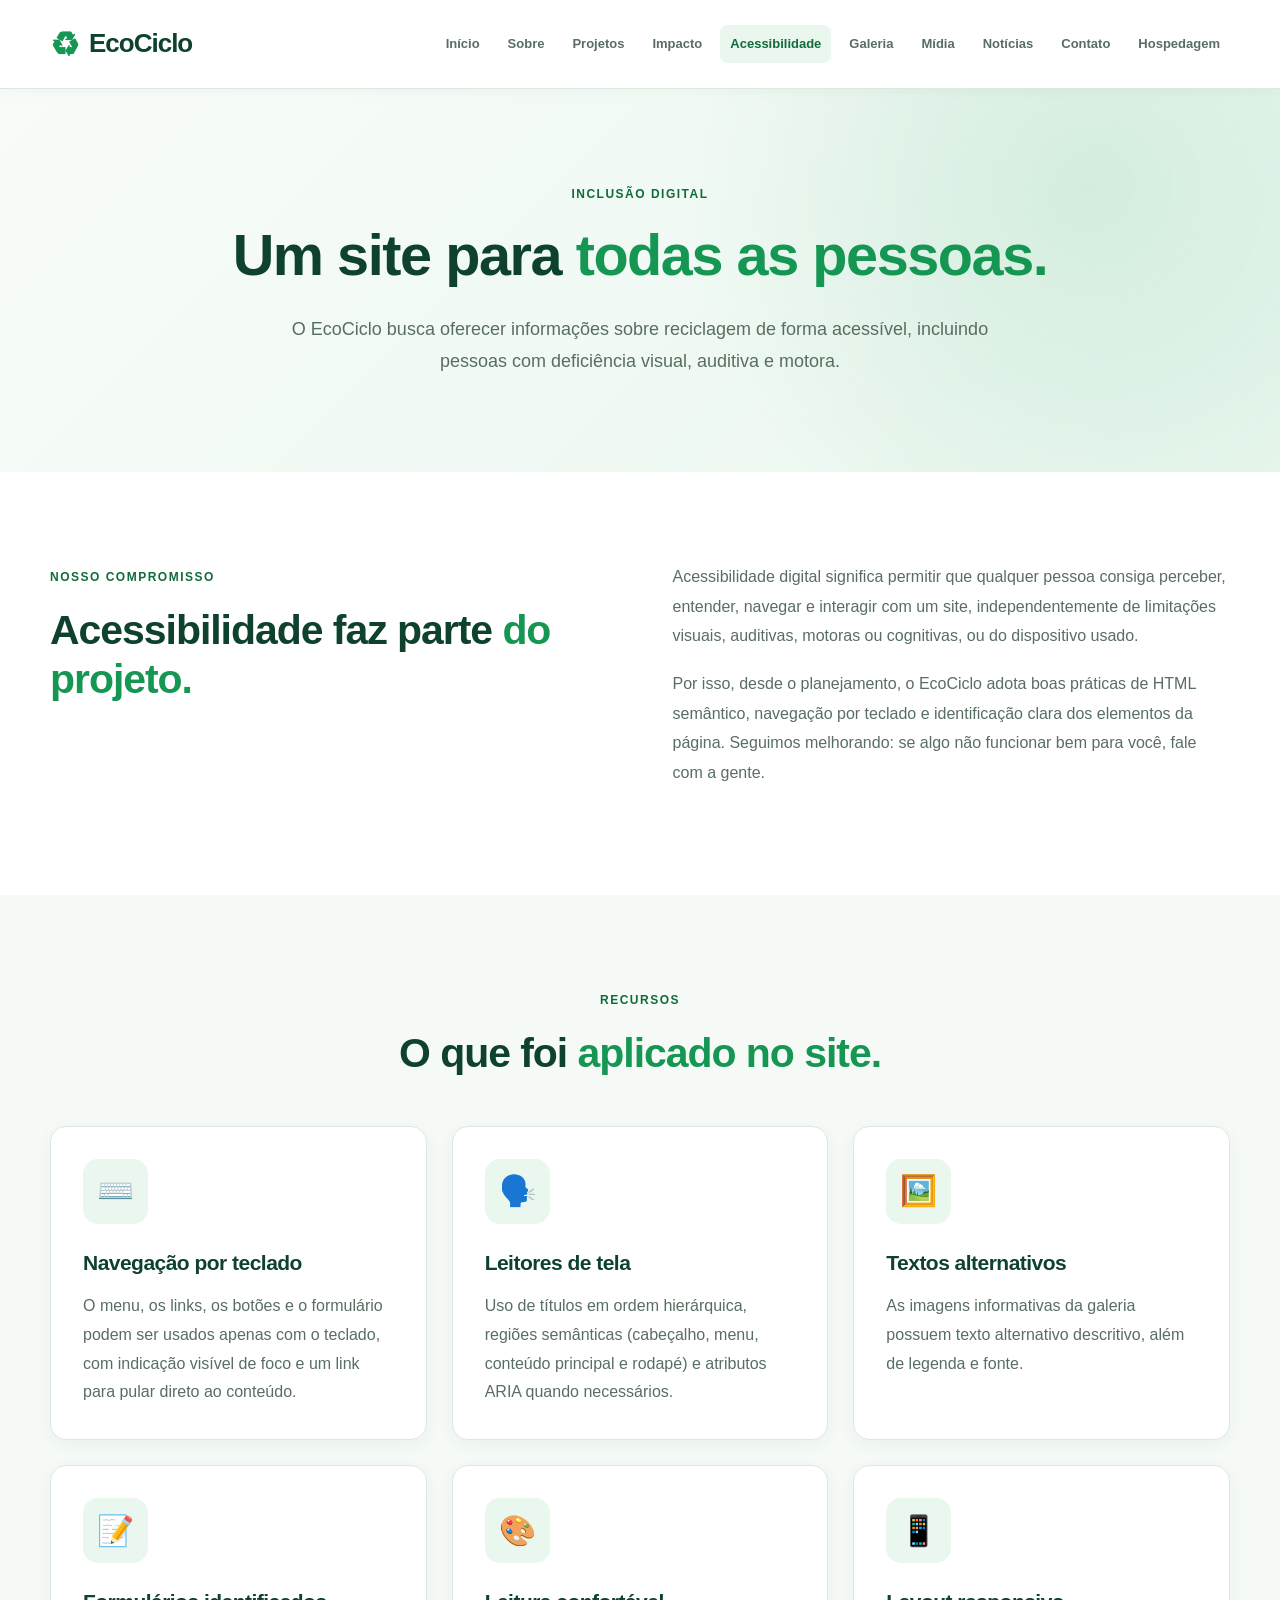
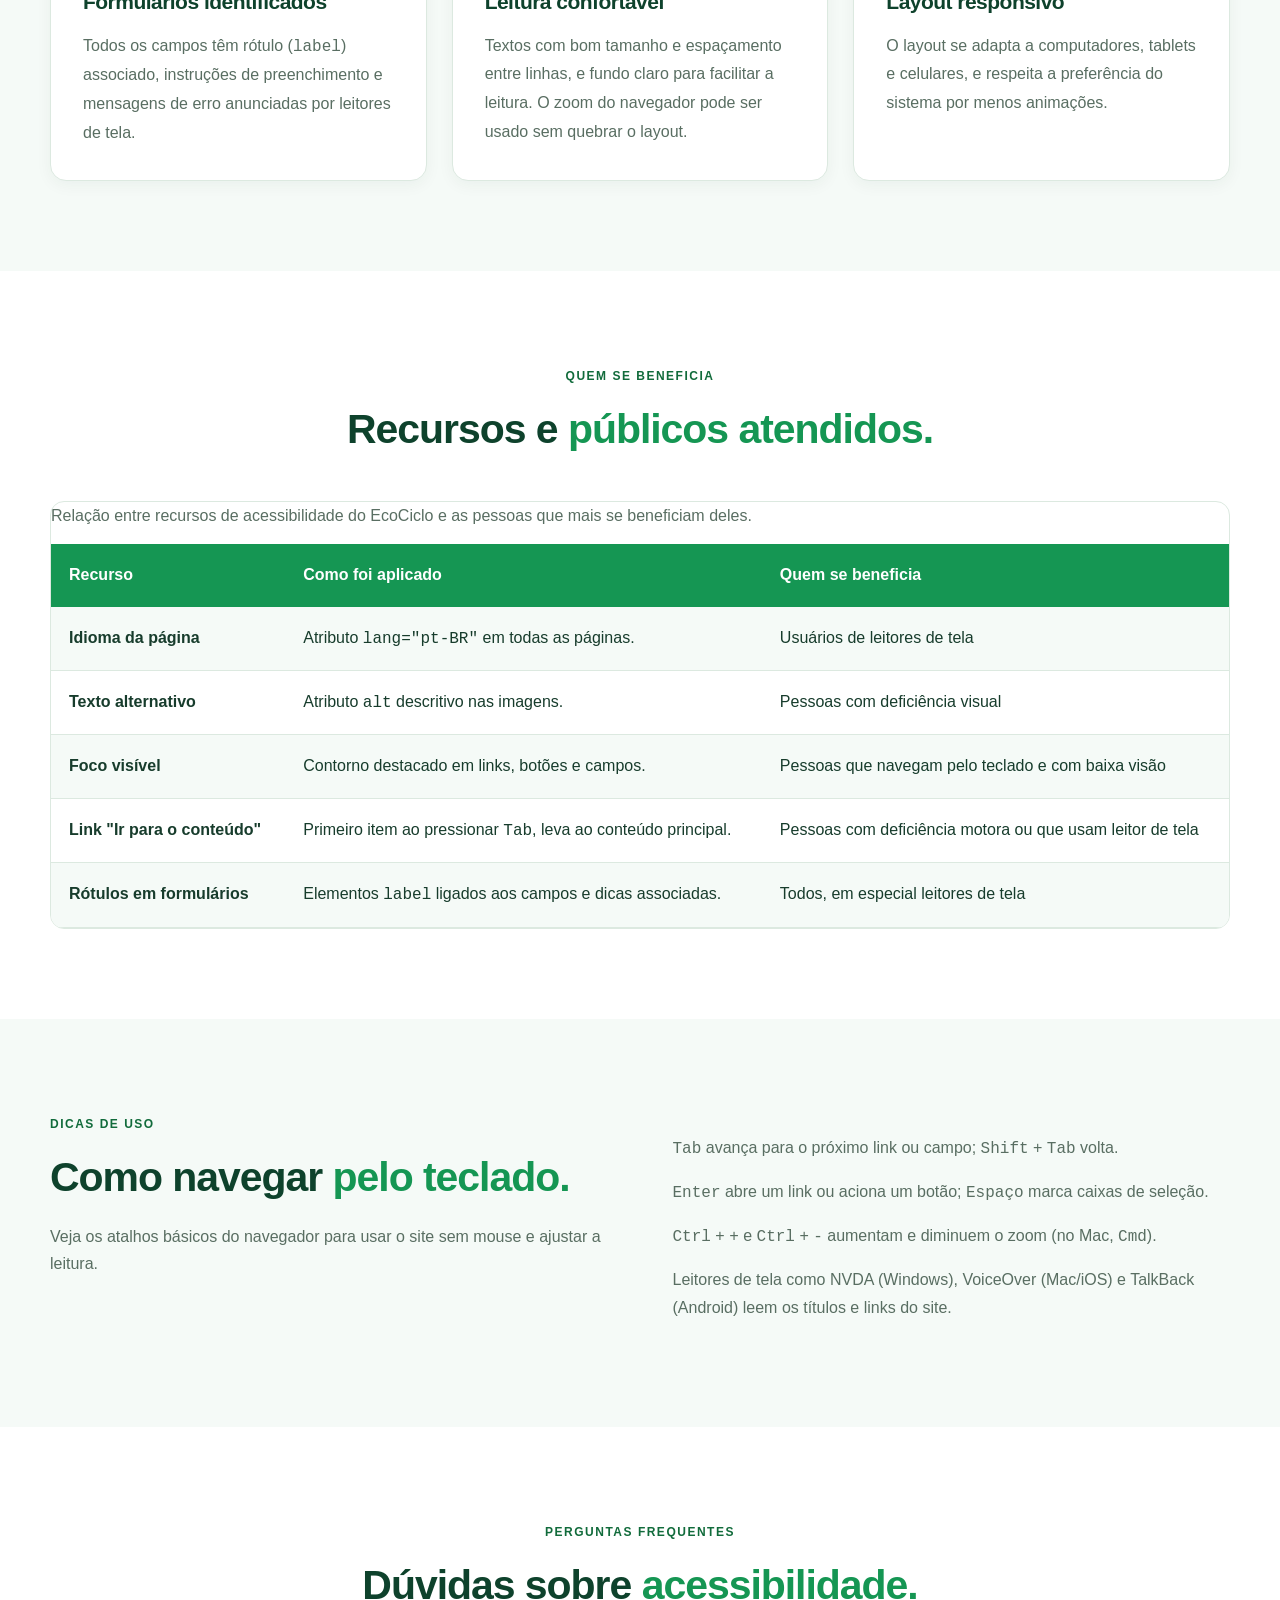
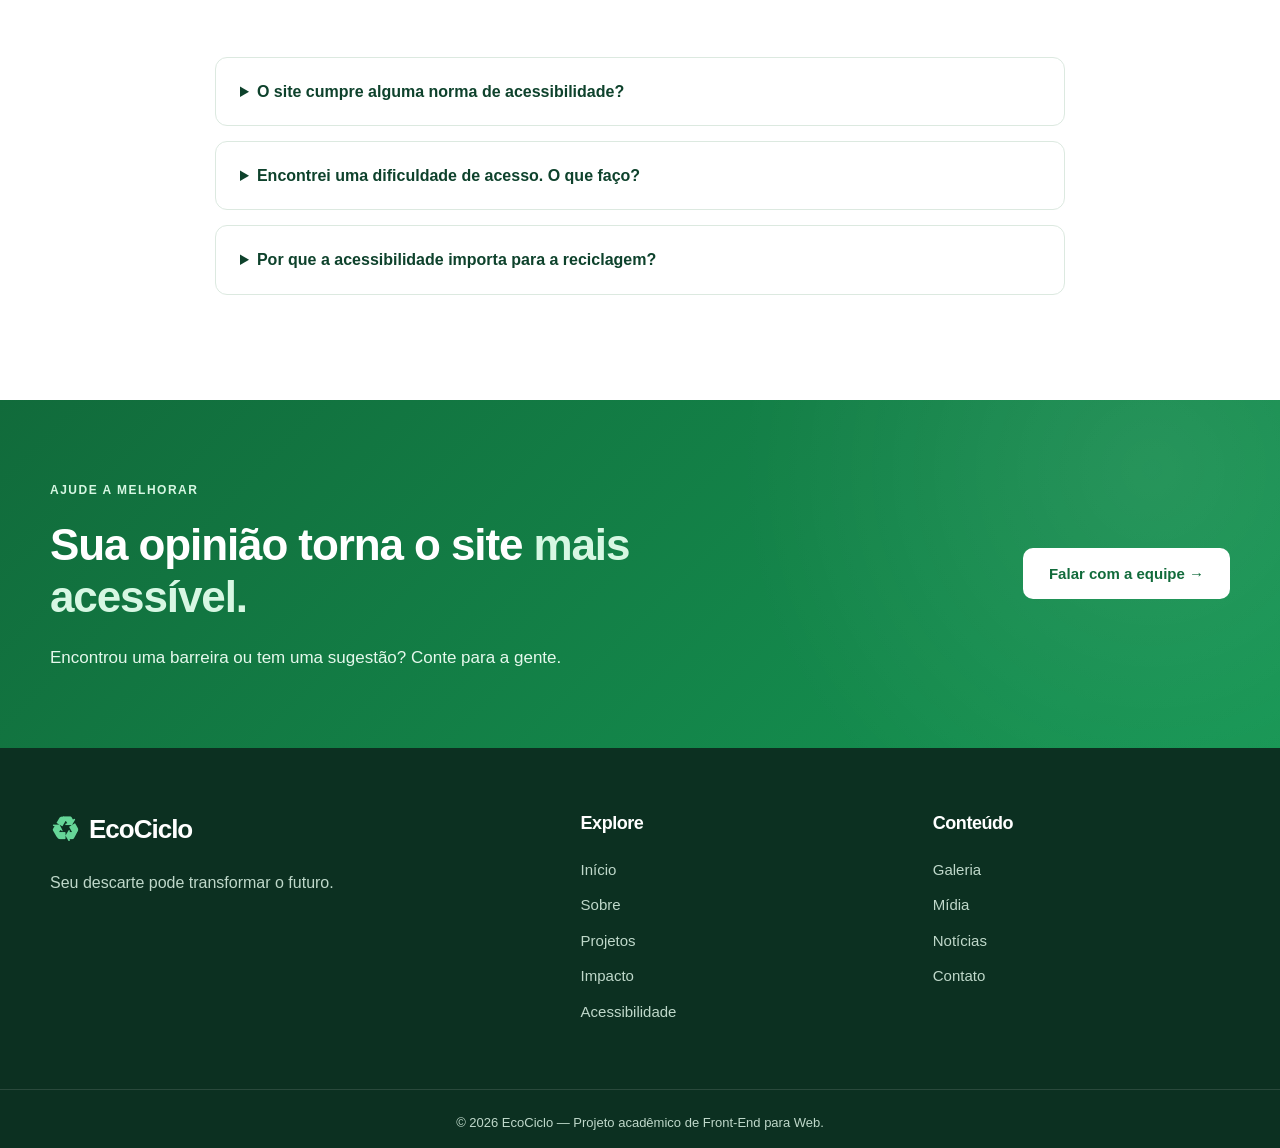
==== acessibilidade.html @ 7c9cd626 "Add files via upload" ====
<!DOCTYPE html>
<html lang="pt-BR">
<head>
    <meta charset="UTF-8">
    <meta name="viewport" content="width=device-width, initial-scale=1.0">
    <meta name="description" content="Conheça os recursos de acessibilidade do EcoCiclo e como navegar pelo site usando teclado e leitores de tela.">
    <title>Acessibilidade | EcoCiclo</title>

    <link rel="stylesheet" href="css/style.css">
</head>

<body>

    <a class="skip-link" href="#conteudo">Ir para o conteúdo principal</a>

    <!-- CABEÇALHO -->
    <header class="header">
        <div class="container header-content">

            <a href="index.html" class="logo">
                <span class="logo-icon">♻</span>
                <span>EcoCiclo</span>
            </a>

            <nav class="nav">
                <a href="index.html">Início</a>
                <a href="sobre.html">Sobre</a>
                <a href="projetos.html">Projetos</a>
                <a href="impacto.html">Impacto</a>
                <a href="acessibilidade.html" class="active" aria-current="page">Acessibilidade</a>
                <a href="galeria.html">Galeria</a>
                <a href="midia.html">Mídia</a>
                <a href="noticias.html">Notícias</a>
                <a href="contato.html">Contato</a>
                <a href="orcamento_hospedagem.html">Hospedagem</a>
            </nav>

        </div>
    </header>


    <main id="conteudo">

        <!-- HERO DA PÁGINA -->
        <section class="page-hero">

            <div class="container">

                <span class="tag">INCLUSÃO DIGITAL</span>

                <h1>
                    Um site para
                    <span>todas as pessoas.</span>
                </h1>

                <p>
                    O EcoCiclo busca oferecer informações sobre reciclagem
                    de forma acessível, incluindo pessoas com deficiência
                    visual, auditiva e motora.
                </p>

            </div>

        </section>


        <!-- COMPROMISSO -->
        <section class="section">

            <div class="container two-columns">

                <div>
                    <span class="tag">NOSSO COMPROMISSO</span>

                    <h2>
                        Acessibilidade faz parte
                        <span>do projeto.</span>
                    </h2>
                </div>

                <div class="content-text">

                    <p>
                        Acessibilidade digital significa permitir que qualquer
                        pessoa consiga perceber, entender, navegar e interagir
                        com um site, independentemente de limitações visuais,
                        auditivas, motoras ou cognitivas, ou do dispositivo usado.
                    </p>

                    <p>
                        Por isso, desde o planejamento, o EcoCiclo adota boas
                        práticas de HTML semântico, navegação por teclado e
                        identificação clara dos elementos da página. Seguimos
                        melhorando: se algo não funcionar bem para você,
                        <a href="contato.html">fale com a gente</a>.
                    </p>

                </div>

            </div>

        </section>


        <!-- RECURSOS -->
        <section class="section section-light">

            <div class="container">

                <div class="section-title">

                    <span class="tag">RECURSOS</span>

                    <h2>
                        O que foi
                        <span>aplicado no site.</span>
                    </h2>

                </div>

                <div class="cards">

                    <article class="card">
                        <div class="card-icon" aria-hidden="true">⌨️</div>
                        <h3>Navegação por teclado</h3>
                        <p>
                            O menu, os links, os botões e o formulário podem ser
                            usados apenas com o teclado, com indicação visível
                            de foco e um link para pular direto ao conteúdo.
                        </p>
                    </article>

                    <article class="card">
                        <div class="card-icon" aria-hidden="true">🗣️</div>
                        <h3>Leitores de tela</h3>
                        <p>
                            Uso de títulos em ordem hierárquica, regiões
                            semânticas (cabeçalho, menu, conteúdo principal e
                            rodapé) e atributos ARIA quando necessários.
                        </p>
                    </article>

                    <article class="card">
                        <div class="card-icon" aria-hidden="true">🖼️</div>
                        <h3>Textos alternativos</h3>
                        <p>
                            As imagens informativas da galeria possuem texto
                            alternativo descritivo, além de legenda e fonte.
                        </p>
                    </article>

                    <article class="card">
                        <div class="card-icon" aria-hidden="true">📝</div>
                        <h3>Formulários identificados</h3>
                        <p>
                            Todos os campos têm rótulo (<code>label</code>)
                            associado, instruções de preenchimento e mensagens
                            de erro anunciadas por leitores de tela.
                        </p>
                    </article>

                    <article class="card">
                        <div class="card-icon" aria-hidden="true">🎨</div>
                        <h3>Leitura confortável</h3>
                        <p>
                            Textos com bom tamanho e espaçamento entre linhas,
                            e fundo claro para facilitar a leitura. O zoom do
                            navegador pode ser usado sem quebrar o layout.
                        </p>
                    </article>

                    <article class="card">
                        <div class="card-icon" aria-hidden="true">📱</div>
                        <h3>Layout responsivo</h3>
                        <p>
                            O layout se adapta a computadores, tablets e
                            celulares, e respeita a preferência do sistema por
                            menos animações.
                        </p>
                    </article>

                </div>

            </div>

        </section>


        <!-- TABELA -->
        <section class="section">

            <div class="container">

                <div class="section-title">

                    <span class="tag">QUEM SE BENEFICIA</span>

                    <h2>
                        Recursos e
                        <span>públicos atendidos.</span>
                    </h2>

                </div>

                <div class="budget-table-wrapper" tabindex="0" role="region" aria-label="Tabela de recursos de acessibilidade">

                    <table>

                        <caption>
                            Relação entre recursos de acessibilidade do EcoCiclo e as pessoas que mais se beneficiam deles.
                        </caption>

                        <thead>
                            <tr>
                                <th scope="col">Recurso</th>
                                <th scope="col">Como foi aplicado</th>
                                <th scope="col">Quem se beneficia</th>
                            </tr>
                        </thead>

                        <tbody>
                            <tr>
                                <th scope="row">Idioma da página</th>
                                <td>Atributo <code>lang="pt-BR"</code> em todas as páginas.</td>
                                <td>Usuários de leitores de tela</td>
                            </tr>
                            <tr>
                                <th scope="row">Texto alternativo</th>
                                <td>Atributo <code>alt</code> descritivo nas imagens.</td>
                                <td>Pessoas com deficiência visual</td>
                            </tr>
                            <tr>
                                <th scope="row">Foco visível</th>
                                <td>Contorno destacado em links, botões e campos.</td>
                                <td>Pessoas que navegam pelo teclado e com baixa visão</td>
                            </tr>
                            <tr>
                                <th scope="row">Link "Ir para o conteúdo"</th>
                                <td>Primeiro item ao pressionar <kbd>Tab</kbd>, leva ao conteúdo principal.</td>
                                <td>Pessoas com deficiência motora ou que usam leitor de tela</td>
                            </tr>
                            <tr>
                                <th scope="row">Rótulos em formulários</th>
                                <td>Elementos <code>label</code> ligados aos campos e dicas associadas.</td>
                                <td>Todos, em especial leitores de tela</td>
                            </tr>
                        </tbody>

                    </table>

                </div>

            </div>

        </section>


        <!-- COMO NAVEGAR -->
        <section class="section section-light">

            <div class="container two-columns">

                <div>
                    <span class="tag">DICAS DE USO</span>

                    <h2>
                        Como navegar
                        <span>pelo teclado.</span>
                    </h2>

                    <p>
                        Veja os atalhos básicos do navegador para usar o site
                        sem mouse e ajustar a leitura.
                    </p>
                </div>

                <div>

                    <ul class="check-list">
                        <li><kbd>Tab</kbd> avança para o próximo link ou campo; <kbd>Shift</kbd> + <kbd>Tab</kbd> volta.</li>
                        <li><kbd>Enter</kbd> abre um link ou aciona um botão; <kbd>Espaço</kbd> marca caixas de seleção.</li>
                        <li><kbd>Ctrl</kbd> + <kbd>+</kbd> e <kbd>Ctrl</kbd> + <kbd>-</kbd> aumentam e diminuem o zoom (no Mac, <kbd>Cmd</kbd>).</li>
                        <li>Leitores de tela como NVDA (Windows), VoiceOver (Mac/iOS) e TalkBack (Android) leem os títulos e links do site.</li>
                    </ul>

                </div>

            </div>

        </section>


        <!-- PERGUNTAS FREQUENTES -->
        <section class="section">

            <div class="container">

                <div class="section-title">

                    <span class="tag">PERGUNTAS FREQUENTES</span>

                    <h2>
                        Dúvidas sobre
                        <span>acessibilidade.</span>
                    </h2>

                </div>

                <div class="faq-list">

                    <details>
                        <summary>O site cumpre alguma norma de acessibilidade?</summary>
                        <p>
                            Tomamos como referência as diretrizes WCAG, do W3C.
                            Como é um projeto acadêmico em evolução, não
                            declaramos conformidade total e seguimos
                            aprimorando o site.
                        </p>
                    </details>

                    <details>
                        <summary>Encontrei uma dificuldade de acesso. O que faço?</summary>
                        <p>
                            Envie uma mensagem pela página
                            <a href="contato.html">Contato</a> escolhendo o
                            assunto "Acessibilidade do site" e informe a página
                            e o problema encontrado.
                        </p>
                    </details>

                    <details>
                        <summary>Por que a acessibilidade importa para a reciclagem?</summary>
                        <p>
                            Educação ambiental só cumpre o seu papel quando
                            alcança todas as pessoas. Um site acessível amplia
                            quem pode aprender e participar de práticas mais
                            sustentáveis.
                        </p>
                    </details>

                </div>

            </div>

        </section>

        <!-- CHAMADA FINAL -->
        <section class="cta">

            <div class="container cta-content">

                <div>

                    <span class="tag">AJUDE A MELHORAR</span>

                    <h2>
                        Sua opinião torna o site
                        <span>mais acessível.</span>
                    </h2>

                    <p>
                        Encontrou uma barreira ou tem uma sugestão? Conte para a gente.
                    </p>

                </div>

                <a href="contato.html" class="btn btn-white">
                    Falar com a equipe →
                </a>

            </div>

        </section>

    </main>


    <!-- RODAPÉ -->
    <footer class="footer">

        <div class="container footer-content">

            <div class="footer-brand">

                <a href="index.html" class="logo">
                    <span class="logo-icon">♻</span>
                    <span>EcoCiclo</span>
                </a>

                <p>
                    Seu descarte pode transformar o futuro.
                </p>

            </div>


            <div class="footer-links">

                <h3>Explore</h3>

                <a href="index.html">Início</a>
                <a href="sobre.html">Sobre</a>
                <a href="projetos.html">Projetos</a>
                <a href="impacto.html">Impacto</a>
                <a href="acessibilidade.html">Acessibilidade</a>

            </div>


            <div class="footer-links">

                <h3>Conteúdo</h3>

                <a href="galeria.html">Galeria</a>
                <a href="midia.html">Mídia</a>
                <a href="noticias.html">Notícias</a>
                <a href="contato.html">Contato</a>

            </div>

        </div>


        <div class="footer-bottom">
            <p>
                © 2026 EcoCiclo — Projeto acadêmico de Front-End para Web.
            </p>
        </div>

    </footer>

</body>
</html>
---- css/style.css ----
/* =====================================================
   ECOCICLO — STYLE.CSS
   Projeto acadêmico de Front-End para Web
   Identidade visual: verde, branco e tons naturais
   ===================================================== */


/* 1. VARIÁVEIS E CONFIGURAÇÕES GERAIS */

:root {
    --primary: #159653;
    --primary-dark: #116b3b;
    --primary-deep: #0e422c;
    --primary-light: #e9f7ee;

    --secondary: #247c8e;

    --white: #ffffff;
    --background: #ffffff;
    --background-light: #f5faf7;

    --text: #173c2c;
    --text-muted: #596e62;

    --border: #dce9e0;

    --shadow-sm: 0 4px 16px rgba(14, 66, 44, 0.05);
    --shadow-md: 0 10px 30px rgba(14, 66, 44, 0.08);
    --shadow-lg: 0 16px 40px rgba(14, 66, 44, 0.12);

    --radius-sm: 10px;
    --radius-md: 16px;
    --radius-lg: 24px;

    --container-width: 1180px;

    --transition: 0.25s ease;
}


/* 2. RESET */

*,
*::before,
*::after {
    box-sizing: border-box;
}

html {
    scroll-behavior: smooth;
    scroll-padding-top: 120px;
}

body {
    margin: 0;
    padding: 0;

    font-family: Arial, Helvetica, sans-serif;
    font-size: 16px;
    line-height: 1.7;

    background: var(--background);
    color: var(--text);

    -webkit-font-smoothing: antialiased;
}

img,
video,
iframe {
    max-width: 100%;
}

img {
    display: block;
    height: auto;
}

audio {
    max-width: 100%;
}

a {
    color: inherit;
    text-decoration: none;
}

button,
input,
select,
textarea {
    font: inherit;
}

button {
    cursor: pointer;
}

h1,
h2,
h3,
h4,
h5,
h6,
p,
figure {
    margin-top: 0;
}

h1,
h2,
h3,
h4,
h5,
h6 {
    line-height: 1.2;
    letter-spacing: -0.025em;
}

h1,
h2 {
    font-weight: 800;
}

h3 {
    font-weight: 700;
}

p {
    color: var(--text-muted);
}

ul,
ol {
    padding-left: 22px;
}

::selection {
    background: #bcebd0;
    color: var(--primary-deep);
}


/* 3. CONTAINER */

.container {
    width: min(100% - 40px, var(--container-width));
    margin-inline: auto;
}


/* 4. ACESSIBILIDADE */

:focus-visible {
    outline: 3px solid var(--secondary);
    outline-offset: 4px;
}

a,
button,
input,
select,
textarea {
    -webkit-tap-highlight-color: transparent;
}

.skip-link {
    position: absolute;
    left: 12px;
    top: -100px;
    z-index: 9999;

    padding: 12px 18px;

    background: var(--white);
    color: var(--primary-deep);

    border-radius: var(--radius-sm);
    box-shadow: var(--shadow-md);
}

.skip-link:focus {
    top: 12px;
}

@media (prefers-reduced-motion: reduce) {
    *,
    *::before,
    *::after {
        scroll-behavior: auto !important;
        animation-duration: 0.01ms !important;
        transition-duration: 0.01ms !important;
    }
}


/* 5. CABEÇALHO */

.header {
    position: sticky;
    top: 0;
    z-index: 1000;

    background: rgba(255, 255, 255, 0.97);
    border-bottom: 1px solid var(--border);
    box-shadow: 0 2px 12px rgba(14, 66, 44, 0.04);
}

.header-content {
    display: flex;
    align-items: center;
    justify-content: space-between;

    gap: 24px;
    min-height: 88px;
}


/* 6. LOGOTIPO */

.logo {
    display: inline-flex;
    align-items: center;
    gap: 10px;

    flex-shrink: 0;

    color: var(--primary-deep);

    font-size: 26px;
    font-weight: 800;
    letter-spacing: -1px;
    line-height: 1.2;
}

.logo-icon {
    display: inline-flex;
    align-items: center;
    justify-content: center;

    color: var(--primary);

    font-size: 33px;
    line-height: 1;
}


/* 7. MENU DE NAVEGAÇÃO */

.nav {
    display: flex;
    align-items: center;
    justify-content: flex-end;

    flex-wrap: wrap;
    gap: 6px 8px;
}

.nav a {
    display: inline-flex;
    align-items: center;
    justify-content: center;

    min-height: 38px;
    padding: 8px 10px;

    border-radius: 8px;

    color: var(--text-muted);

    font-size: 13px;
    font-weight: 600;
    line-height: 1.25;

    transition:
        background var(--transition),
        color var(--transition);
}

.nav a:hover {
    color: var(--primary-dark);
    background: var(--primary-light);
}

.nav a.active,
.nav a[aria-current="page"] {
    color: var(--primary-dark);
    background: var(--primary-light);
    font-weight: 700;
}


/* 8. TAGS */

.tag {
    display: inline-block;

    margin-bottom: 20px;

    color: var(--primary-dark);

    font-size: 12px;
    font-weight: 800;
    letter-spacing: 1.5px;
    line-height: 1.5;
    text-transform: uppercase;
}


/* 9. BOTÕES */

.btn {
    display: inline-flex;
    align-items: center;
    justify-content: center;

    gap: 10px;
    min-height: 48px;

    padding: 13px 24px;

    border: 2px solid transparent;
    border-radius: 10px;

    font-size: 15px;
    font-weight: 700;
    line-height: 1.4;
    text-align: center;

    transition:
        background var(--transition),
        color var(--transition),
        border-color var(--transition),
        transform var(--transition),
        box-shadow var(--transition);
}

.btn:hover {
    transform: translateY(-2px);
}

.btn-primary {
    background: var(--primary);
    color: var(--white);
}

.btn-primary:hover {
    background: var(--primary-dark);
    box-shadow: var(--shadow-md);
}

.btn-secondary {
    background: transparent;
    color: var(--primary-dark);
    border-color: var(--primary);
}

.btn-secondary:hover {
    background: var(--primary-light);
}

.btn-white {
    background: var(--white);
    color: var(--primary-dark);
}

.btn-white:hover {
    background: #eaf7ef;
}


/* 10. HERO DA PÁGINA INICIAL */

.hero {
    position: relative;
    overflow: hidden;

    padding: 105px 0;

    background:
        radial-gradient(
            circle at 85% 40%,
            rgba(21, 150, 83, 0.12),
            transparent 38%
        ),
        linear-gradient(
            135deg,
            #f8fcf9 0%,
            #eaf7ef 100%
        );
}

.hero-content {
    display: grid;
    grid-template-columns: 1.15fr 0.85fr;

    align-items: center;
    gap: 60px;
}

.hero-text {
    position: relative;
    z-index: 2;
}

.hero h1 {
    max-width: 760px;

    margin-bottom: 26px;

    color: var(--primary-deep);

    font-size: clamp(42px, 5vw, 68px);
    line-height: 1.08;
}

.hero h1 span {
    color: var(--primary);
}

.hero-text > p {
    max-width: 610px;

    margin-bottom: 30px;

    font-size: 18px;
    line-height: 1.8;
}

.hero-buttons {
    display: flex;
    flex-wrap: wrap;
    gap: 14px;
}


/* 11. ELEMENTO VISUAL DO HERO */

.hero-visual {
    display: flex;
    align-items: center;
    justify-content: center;

    min-width: 0;
}

.circle {
    position: relative;

    display: flex;
    align-items: center;
    justify-content: center;

    width: min(100%, 370px);
    aspect-ratio: 1;

    border-radius: 50%;

    background:
        linear-gradient(
            135deg,
            #bdebd0,
            #62c68c
        );

    box-shadow:
        0 25px 70px rgba(21, 150, 83, 0.18),
        inset 0 0 0 22px rgba(255, 255, 255, 0.25);
}

.circle::before {
    content: "";

    position: absolute;
    inset: -20px;

    border: 2px dashed rgba(21, 150, 83, 0.24);
    border-radius: 50%;
}

.circle span {
    color: var(--white);
    font-size: clamp(100px, 15vw, 185px);
    line-height: 1;
    text-shadow: 0 12px 30px rgba(14, 66, 44, 0.15);
}


/* 12. HERO DAS PÁGINAS INTERNAS */

.page-hero {
    padding: 90px 0 95px;

    background:
        radial-gradient(
            circle at 85% 25%,
            rgba(21, 150, 83, 0.12),
            transparent 36%
        ),
        linear-gradient(
            135deg,
            #f8fcf9 0%,
            #e9f7ee 100%
        );

    text-align: center;
}

.page-hero .container {
    max-width: 950px;
}

.page-hero h1 {
    margin-bottom: 25px;

    color: var(--primary-deep);

    font-size: clamp(36px, 4.5vw, 58px);
    line-height: 1.12;
}

.page-hero h1 span {
    color: var(--primary);
}

.page-hero p {
    max-width: 750px;
    margin: 0 auto;

    font-size: 18px;
    line-height: 1.8;
}


/* 13. SEÇÕES */

.section {
    padding: 90px 0;
    background: var(--white);
}

.section-light {
    background: var(--background-light);
}

.section-title {
    max-width: 820px;
    margin: 0 auto 48px;
    text-align: center;
}

.section-title h2,
.two-columns h2 {
    margin-bottom: 22px;

    color: var(--primary-deep);

    font-size: clamp(30px, 3.2vw, 43px);
    line-height: 1.18;
}

.section-title h2 span,
.two-columns h2 span {
    color: var(--primary);
}

.section-title p {
    max-width: 700px;
    margin: 0 auto;

    font-size: 16px;
    line-height: 1.8;
}


/* 14. LAYOUT EM DUAS COLUNAS */

.two-columns {
    display: grid;
    grid-template-columns: repeat(2, minmax(0, 1fr));

    align-items: start;
    gap: 65px;
}

.two-columns > * {
    min-width: 0;
}

.content-text {
    min-width: 0;
}

.content-text p {
    margin-bottom: 18px;
    line-height: 1.85;
}

.content-text h3 {
    margin-bottom: 18px;
    color: var(--primary-deep);
    font-size: 23px;
}

.content-text .btn {
    margin-top: 15px;
}


/* 15. LISTAS */

.check-list {
    list-style: none;
    padding: 0;
    margin: 25px 0 0;
}

.check-list li {
    margin-bottom: 15px;
    padding: 0;

    color: var(--text-muted);
    line-height: 1.75;
}


/* 16. GRID DE CARDS */

.cards {
    display: grid;
    grid-template-columns: repeat(3, minmax(0, 1fr));

    gap: 25px;
}

.card {
    display: flex;
    flex-direction: column;

    min-width: 0;
    height: 100%;

    padding: 32px;

    background: var(--white);
    border: 1px solid var(--border);
    border-radius: var(--radius-md);

    box-shadow: var(--shadow-sm);

    transition:
        transform var(--transition),
        box-shadow var(--transition),
        border-color var(--transition);
}

.card:hover {
    transform: translateY(-5px);
    border-color: #b8ddc6;
    box-shadow: var(--shadow-md);
}

.card-icon {
    display: flex;
    align-items: center;
    justify-content: center;

    width: 65px;
    height: 65px;

    margin-bottom: 25px;

    background: var(--primary-light);
    border-radius: 15px;

    font-size: 30px;
    line-height: 1;
}

.card h3 {
    margin-bottom: 15px;

    color: var(--primary-deep);

    font-size: 21px;
    line-height: 1.35;
}

.card p {
    margin-bottom: 14px;
    line-height: 1.8;
}

.card p:last-child {
    margin-bottom: 0;
}

.card .tag {
    margin-bottom: 14px;
}

.card .btn {
    align-self: flex-start;
    margin-top: auto;
}


/* 17. GRID DE VALORES */

.values-grid {
    display: grid;
    grid-template-columns: repeat(3, minmax(0, 1fr));

    gap: 24px;
}

.value-card {
    min-width: 0;
    height: 100%;

    padding: 30px;

    background: var(--white);
    border: 1px solid var(--border);
    border-radius: var(--radius-md);

    box-shadow: var(--shadow-sm);

    transition:
        transform var(--transition),
        box-shadow var(--transition);
}

.value-card:hover {
    transform: translateY(-4px);
    box-shadow: var(--shadow-md);
}

.value-card > span {
    display: inline-block;

    margin-bottom: 18px;

    font-size: 34px;
    line-height: 1.2;
}

.value-card h3 {
    margin-bottom: 13px;

    color: var(--primary-deep);
    font-size: 20px;
}

.value-card p {
    margin-bottom: 0;
    line-height: 1.8;
}


/* 18. GALERIA */

.value-card figure {
    margin: 0;
}

.value-card figure img {
    width: 100%;
    height: 220px;

    object-fit: cover;

    border-radius: var(--radius-sm);

    background: #e2efe7;
}

.value-card figcaption {
    padding-top: 20px;
}

.value-card figcaption h3 {
    margin-bottom: 12px;
}

.value-card figcaption p {
    margin-bottom: 12px;
}

.value-card figcaption small {
    display: block;
    margin-top: 12px;

    color: var(--text-muted);
    font-size: 13px;
    line-height: 1.6;
}


/* 19. MÍDIA */

video {
    display: block;
    width: 100%;

    border-radius: 14px;
    background: var(--primary-deep);
}

audio {
    display: block;
    width: 100%;
    margin-top: 20px;
}

iframe {
    display: block;
    max-width: 100%;
    border: 0;
    border-radius: 14px;
}

.two-columns iframe {
    width: 100%;
    aspect-ratio: 16 / 9;
    height: auto;
}

.card audio {
    margin-top: auto;
}


/* 20. TABELAS */

table {
    width: 100%;
    border-collapse: collapse;
    text-align: left;
}

table caption {
    margin-bottom: 15px;
    color: var(--text-muted);
    text-align: left;
}

table th,
table td {
    padding: 18px;
    vertical-align: top;
    line-height: 1.65;
}

table thead {
    background: var(--primary);
    color: var(--white);
}

table tbody tr:nth-child(odd) {
    background: var(--background-light);
}

table tbody tr {
    border-bottom: 1px solid var(--border);
}


/* 21. FORMULÁRIO DE CONTATO */

.contact-grid {
    display: grid;
    grid-template-columns: minmax(0, 1.6fr) minmax(0, 1fr);

    gap: 40px;
    align-items: start;
}

.contact-form {
    min-width: 0;

    padding: 35px;

    background: var(--white);
    border: 1px solid var(--border);
    border-radius: var(--radius-md);

    box-shadow: var(--shadow-md);
}

.contact-form h3 {
    margin-bottom: 14px;

    color: var(--primary-deep);
    font-size: 25px;
}

.form-group {
    margin-bottom: 22px;
}

.form-group label {
    display: block;

    margin-bottom: 8px;

    color: var(--primary-deep);
    font-weight: 600;
}

.form-group input:not([type="checkbox"]),
.form-group select,
.form-group textarea {
    display: block;

    width: 100%;
    min-height: 48px;

    padding: 13px 16px;

    background: var(--white);
    color: var(--text);

    border: 1px solid #cbd9d0;
    border-radius: 9px;

    transition:
        border-color var(--transition),
        box-shadow var(--transition);
}

.form-group textarea {
    min-height: 150px;
    resize: vertical;
}

.form-group input:focus,
.form-group select:focus,
.form-group textarea:focus {
    border-color: var(--primary);
}

.form-group input:focus-visible,
.form-group select:focus-visible,
.form-group textarea:focus-visible {
    outline: 3px solid rgba(21, 150, 83, 0.35);
    outline-offset: 2px;
}

.form-group input::placeholder,
.form-group textarea::placeholder {
    color: #718578;
}

.form-group small {
    display: block;
    margin-top: 7px;

    color: var(--text-muted);
    font-size: 13px;
}

.form-row {
    display: grid;
    grid-template-columns: repeat(2, minmax(0, 1fr));

    gap: 20px;
}

.form-row > * {
    min-width: 0;
}

.required-mark {
    color: #b42318;
}

.form-group input[type="checkbox"] {
    width: 18px;
    height: 18px;

    flex-shrink: 0;
    accent-color: var(--primary);
}

.form-actions {
    margin-top: 25px;
}

.form-notice {
    margin-top: 18px;
    font-size: 14px;
    line-height: 1.7;
}

.contact-info {
    display: grid;
    gap: 20px;
}

.contact-info .card {
    overflow-wrap: anywhere;
}

.contact-info a {
    color: var(--primary-dark);
    text-decoration: underline;
}

#resultado-formulario {
    margin-top: 18px;
    font-weight: 600;
}


/* 22. PERGUNTAS FREQUENTES */

.faq-list {
    max-width: 850px;
    margin: 0 auto;
}

.faq-list details {
    margin-bottom: 15px;
    padding: 20px 24px;

    background: var(--white);
    border: 1px solid var(--border);
    border-radius: 12px;
}

.faq-list summary {
    cursor: pointer;

    color: var(--primary-deep);
    font-weight: 700;
}

.faq-list details[open] {
    border-color: #b8ddc6;
    box-shadow: var(--shadow-sm);
}

.faq-list details p {
    margin: 16px 0 0;
    line-height: 1.8;
}


/* 23. ORÇAMENTO E HOSPEDAGEM */

.budget-table-wrapper {
    width: 100%;
    overflow-x: auto;

    margin-top: 30px;

    border: 1px solid var(--border);
    border-radius: 14px;
}

.budget-table {
    width: 100%;
    min-width: 740px;

    border-collapse: collapse;
    background: var(--white);
}

.budget-table caption {
    margin: 0;
    padding: 18px;

    color: var(--primary-deep);
    font-weight: 600;
}

.budget-table th,
.budget-table td {
    padding: 18px;
    border-bottom: 1px solid var(--border);
}

.budget-table thead {
    background: var(--primary);
    color: var(--white);
}

.budget-table tbody tr:nth-child(even) {
    background: var(--background-light);
}

.budget-note {
    margin-top: 18px;
    font-size: 14px;
    line-height: 1.7;
}

.budget-highlight {
    margin-top: 30px;
    padding: 30px;

    background: #f0faf3;
    border: 1px solid #cbe9d4;
    border-left: 5px solid var(--primary);
    border-radius: 14px;
}

.budget-highlight h3 {
    margin-bottom: 15px;

    color: var(--primary-deep);
    font-size: 24px;
}

.budget-highlight p {
    margin-bottom: 12px;
    line-height: 1.8;
}

.budget-links {
    display: flex;
    flex-wrap: wrap;
    gap: 12px 25px;

    margin-top: 25px;
}

.budget-links a {
    color: var(--primary-dark);
    font-weight: 600;
    text-decoration: underline;
    overflow-wrap: anywhere;
}

.budget-step {
    display: flex;
    align-items: flex-start;
    gap: 18px;

    margin-bottom: 25px;
}

.budget-step-number {
    display: flex;
    align-items: center;
    justify-content: center;

    flex-shrink: 0;

    width: 44px;
    height: 44px;

    background: var(--primary);
    color: var(--white);

    border-radius: 50%;
    font-weight: 700;
}

.budget-step h3 {
    margin-bottom: 8px;
}

.budget-step p {
    line-height: 1.7;
}


/* 24. CHAMADA FINAL */

.cta {
    position: relative;
    overflow: hidden;

    padding: 75px 0;

    background:
        radial-gradient(
            circle at 90% 20%,
            rgba(255, 255, 255, 0.08),
            transparent 35%
        ),
        linear-gradient(
            135deg,
            var(--primary-dark),
            var(--primary)
        );

    color: var(--white);
}

.cta-content {
    display: flex;
    align-items: center;
    justify-content: space-between;

    gap: 40px;
}

.cta-content > div {
    max-width: 750px;
}

.cta .tag {
    color: #d7f7e3;
}

.cta h2 {
    margin-bottom: 20px;

    color: var(--white);

    font-size: clamp(30px, 3.5vw, 44px);
}

.cta h2 span {
    color: #d7f7e3;
}

.cta p {
    margin-bottom: 0;

    color: #e5f8ec;
    font-size: 17px;
}

.cta .btn {
    flex-shrink: 0;
}


/* 25. RODAPÉ */

.footer {
    background: #0c3021;
    color: var(--white);
}

.footer-content {
    display: grid;
    grid-template-columns: 1.6fr 1fr 1fr;

    gap: 55px;

    padding-top: 65px;
    padding-bottom: 65px;
}

.footer .logo {
    color: var(--white);
}

.footer .logo-icon {
    color: #66d698;
}

.footer-brand p {
    max-width: 330px;

    margin-top: 20px;

    color: #bfd8ca;
    line-height: 1.8;
}

.footer-links {
    display: flex;
    flex-direction: column;
    align-items: flex-start;

    gap: 10px;
}

.footer-links h3 {
    margin-bottom: 12px;

    color: var(--white);
    font-size: 18px;
}

.footer-links a {
    color: #bfd8ca;
    font-size: 15px;

    transition: color var(--transition);
}

.footer-links a:hover {
    color: var(--white);
    text-decoration: underline;
}

.footer-bottom {
    padding: 22px 20px;

    border-top: 1px solid rgba(255, 255, 255, 0.12);
    text-align: center;
}

.footer-bottom p {
    margin: 0;

    color: #bfd8ca;
    font-size: 13px;
}


/* 26. TELAS MÉDIAS */

@media (max-width: 1100px) {

    .header-content {
        flex-direction: column;
        justify-content: center;

        gap: 12px;
        padding-top: 16px;
        padding-bottom: 16px;
    }

    .nav {
        justify-content: center;
    }

    .hero-content {
        gap: 35px;
    }

    .two-columns {
        gap: 40px;
    }

    .cards,
    .values-grid {
        gap: 20px;
    }

    .card,
    .value-card {
        padding: 25px;
    }

}


/* 27. TABLETS */

@media (max-width: 850px) {

    .hero {
        padding: 75px 0;
    }

    .hero-content {
        grid-template-columns: 1fr;
        text-align: center;
    }

    .hero-text > p {
        margin-left: auto;
        margin-right: auto;
    }

    .hero-buttons {
        justify-content: center;
    }

    .hero-visual {
        margin-top: 20px;
    }

    .circle {
        width: min(70%, 300px);
    }

    .page-hero {
        padding: 75px 0;
    }

    .section {
        padding: 70px 0;
    }

    .two-columns {
        grid-template-columns: 1fr;
        gap: 25px;
    }

    .cards,
    .values-grid {
        grid-template-columns: repeat(2, minmax(0, 1fr));
    }

    .contact-grid {
        grid-template-columns: 1fr;
    }

    .cta-content {
        flex-direction: column;
        align-items: flex-start;
    }

    .footer-content {
        grid-template-columns: 1.4fr 1fr 1fr;
        gap: 25px;
    }

}


/* 28. SMARTPHONES */

@media (max-width: 600px) {

    .container {
        width: min(100% - 32px, var(--container-width));
    }

    .header-content {
        min-height: auto;
        gap: 14px;
    }

    .logo {
        font-size: 24px;
    }

    .logo-icon {
        font-size: 29px;
    }

    .nav {
        flex-wrap: nowrap;
        justify-content: flex-start;

        width: 100%;
        max-width: calc(100vw - 32px);

        overflow-x: auto;
        overscroll-behavior-x: contain;

        padding: 4px 2px 12px;

        scrollbar-width: thin;
        scrollbar-color: #b5d8c2 transparent;
    }

    .nav a {
        flex-shrink: 0;
        white-space: nowrap;

        font-size: 13px;
        padding: 9px 12px;
    }

    .hero {
        padding: 65px 0;
    }

    .hero h1 {
        font-size: clamp(36px, 9vw, 48px);
    }

    .hero-text > p {
        font-size: 16px;
    }

    .hero-buttons {
        flex-direction: column;
        align-items: stretch;
    }

    .hero-buttons .btn {
        width: 100%;
    }

    .circle {
        width: min(70%, 250px);
    }

    .circle::before {
        inset: -12px;
    }

    .page-hero {
        padding: 65px 0;
    }

    .page-hero h1 {
        font-size: clamp(33px, 8vw, 43px);
    }

    .page-hero p {
        font-size: 16px;
    }

    .section {
        padding: 60px 0;
    }

    .section-title {
        margin-bottom: 35px;
    }

    .section-title h2,
    .two-columns h2 {
        font-size: clamp(28px, 7vw, 36px);
    }

    .cards,
    .values-grid {
        grid-template-columns: 1fr;
    }

    .card,
    .value-card {
        padding: 25px;
    }

    .form-row {
        grid-template-columns: 1fr;
        gap: 0;
    }

    .contact-form {
        padding: 24px;
    }

    .budget-highlight {
        padding: 22px;
    }

    .budget-table th,
    .budget-table td {
        padding: 14px;
    }

    .cta {
        padding: 60px 0;
    }

    .cta-content {
        gap: 28px;
    }

    .cta h2 {
        font-size: 32px;
    }

    .cta .btn {
        width: 100%;
    }

    .footer-content {
        grid-template-columns: 1fr;
        gap: 35px;

        padding-top: 50px;
        padding-bottom: 50px;
    }

    .footer-links {
        gap: 8px;
    }

    .footer-bottom {
        padding: 20px 16px;
    }

}


/* 29. TELAS MUITO PEQUENAS */

@media (max-width: 380px) {

    .container {
        width: calc(100% - 28px);
    }

    .hero h1,
    .page-hero h1 {
        font-size: 33px;
    }

    .card,
    .value-card {
        padding: 20px;
    }

    .btn {
        padding: 12px 16px;
        font-size: 14px;
    }

}


/* FIM DO STYLE.CSS — ECOCICLO */
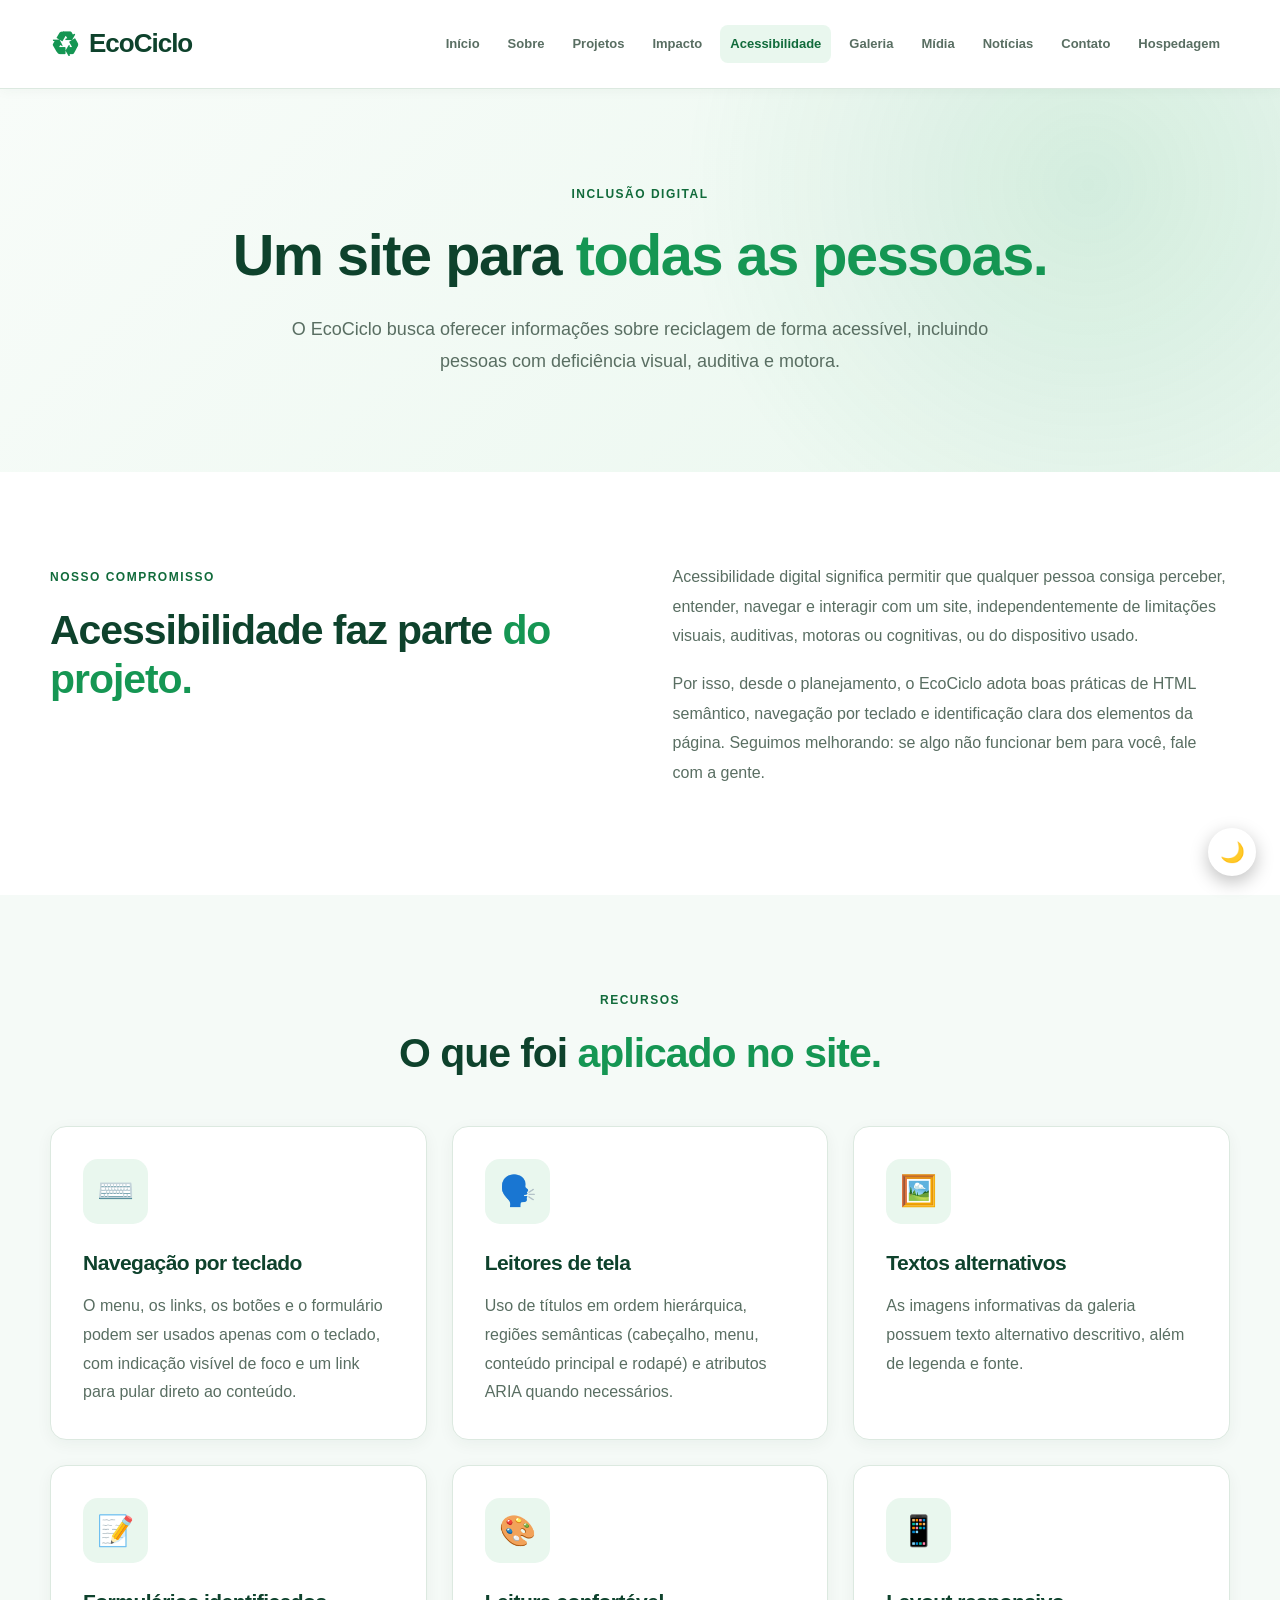
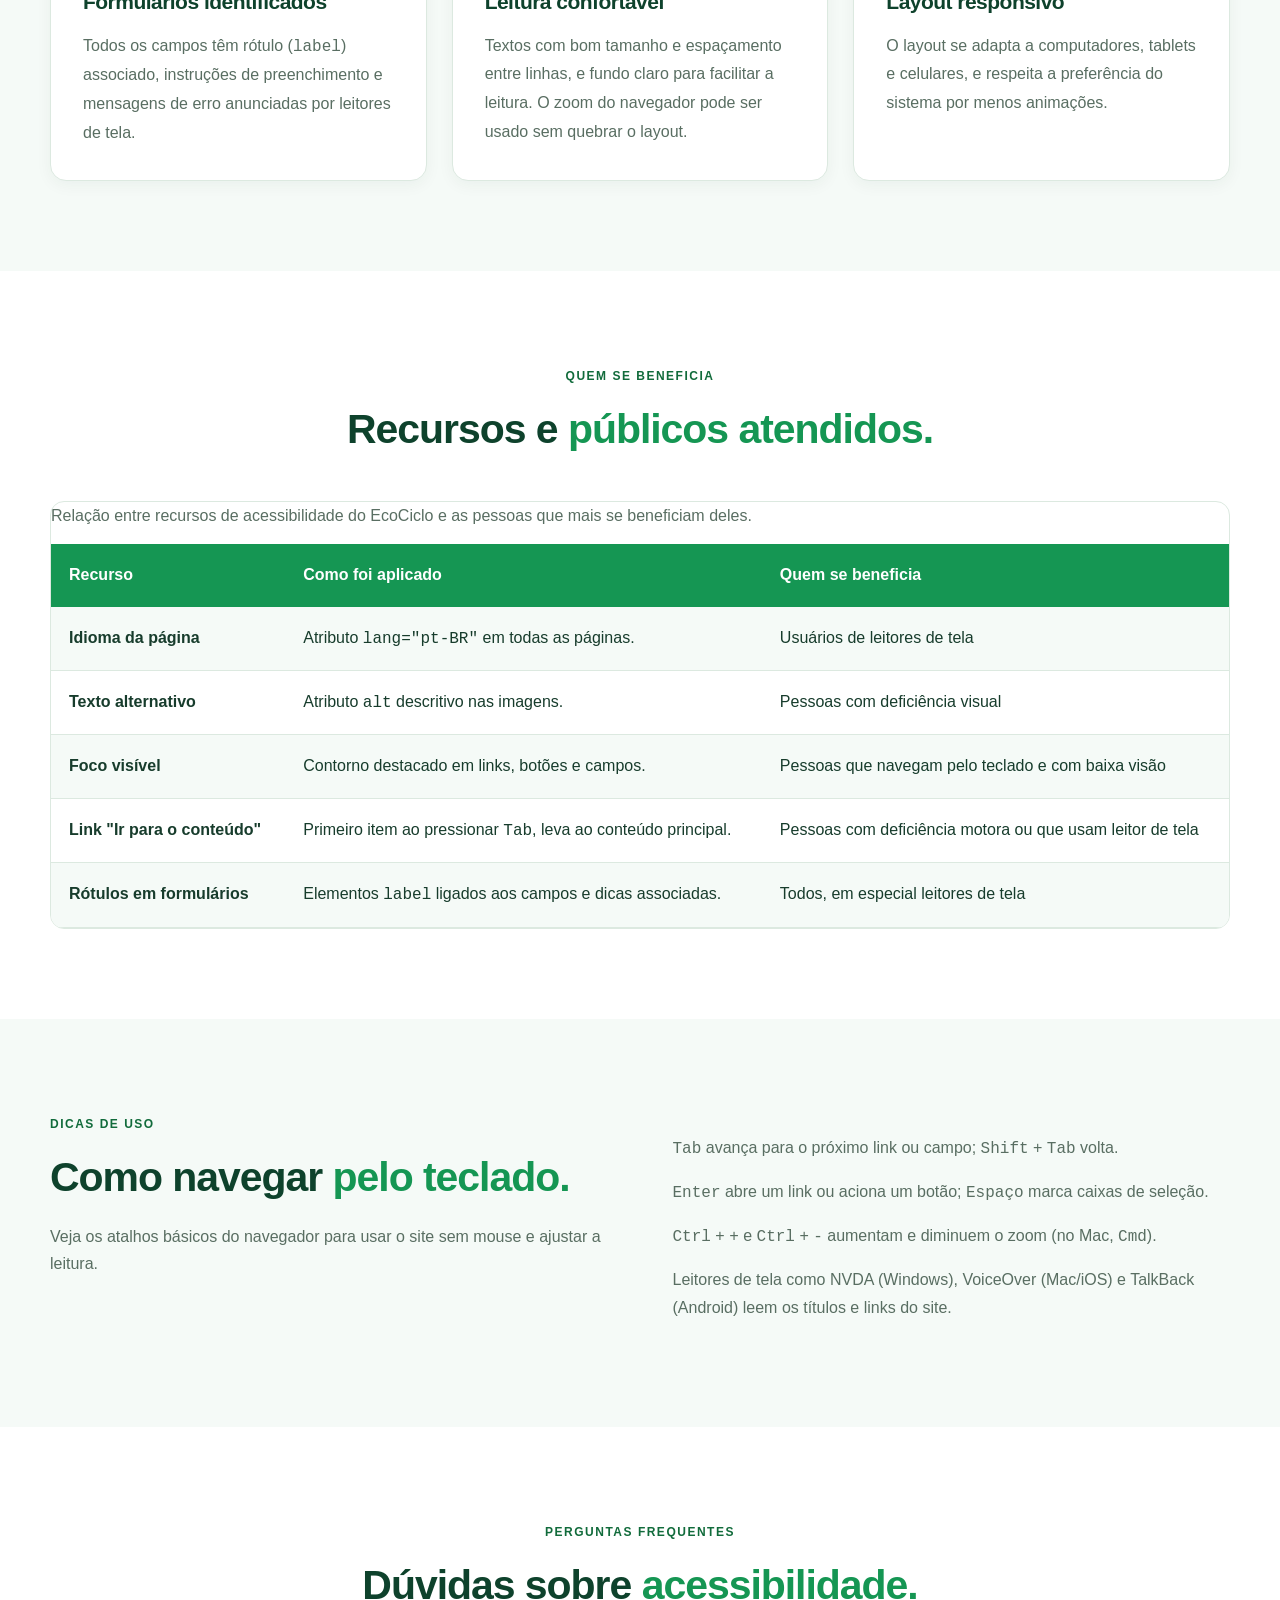
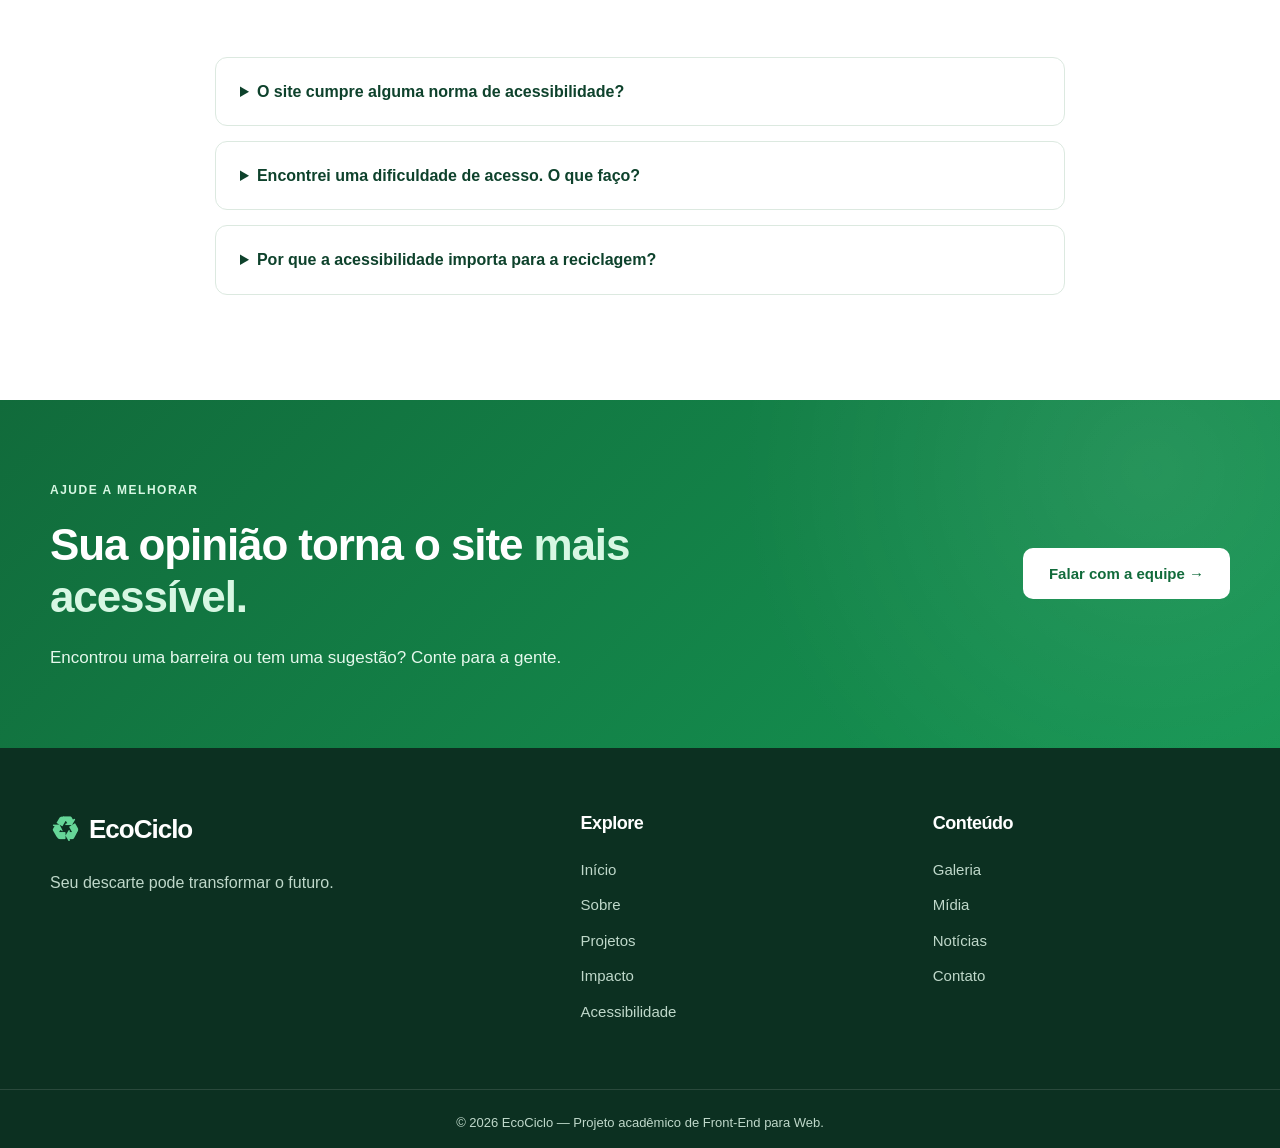
==== commit 11d6ee5d: "Adiciona JavaScript e pasta img" ====
--- a/acessibilidade.html
+++ b/acessibilidade.html
@@ -429,5 +429,5 @@
 
     </footer>
 
-</body>
+<script src="script.js"></script></body>
 </html>
--- a/css/style.css
+++ b/css/style.css
@@ -1599,3 +1599,86 @@
 
 
 /* FIM DO STYLE.CSS — ECOCICLO */
+/* ===== BOTÕES FLUTUANTES ===== */
+#botao-tema,
+#botao-topo {
+    position: fixed;
+    right: 24px;
+    width: 48px;
+    height: 48px;
+    border: 0;
+    border-radius: 50%;
+    cursor: pointer;
+    font-size: 20px;
+    box-shadow: 0 6px 18px rgba(0, 0, 0, 0.25);
+    z-index: 1000;
+}
+
+#botao-tema {
+    bottom: 24px;
+    background: #ffffff;
+}
+
+#botao-topo {
+    bottom: 84px;
+    background: #16a34a;
+    color: #ffffff;
+    opacity: 0;
+    pointer-events: none;
+    transition: opacity 0.3s;
+}
+
+#botao-topo.visivel {
+    opacity: 1;
+    pointer-events: auto;
+}
+
+/* ===== MODO ESCURO ===== */
+body.modo-escuro {
+    background: #0e1a14;
+    color: #d7e4dc;
+}
+
+body.modo-escuro .header {
+    background: #13241b;
+    border-color: #23392d;
+}
+
+body.modo-escuro .nav a,
+body.modo-escuro .logo {
+    color: #d7e4dc;
+}
+
+body.modo-escuro .section {
+    background: #0e1a14;
+}
+
+body.modo-escuro .page-hero,
+body.modo-escuro .section-light {
+    background: #12211a;
+}
+
+body.modo-escuro h1,
+body.modo-escuro h2,
+body.modo-escuro h3 {
+    color: #eaf5ee;
+}
+
+body.modo-escuro p,
+body.modo-escuro li {
+    color: #b7c9be;
+}
+
+body.modo-escuro .card,
+body.modo-escuro .value-card {
+    background: #172a20;
+    border-color: #23392d;
+}
+
+body.modo-escuro input,
+body.modo-escuro textarea,
+body.modo-escuro select {
+    background: #172a20;
+    color: #eaf5ee;
+    border-color: #2c4636;
+}
